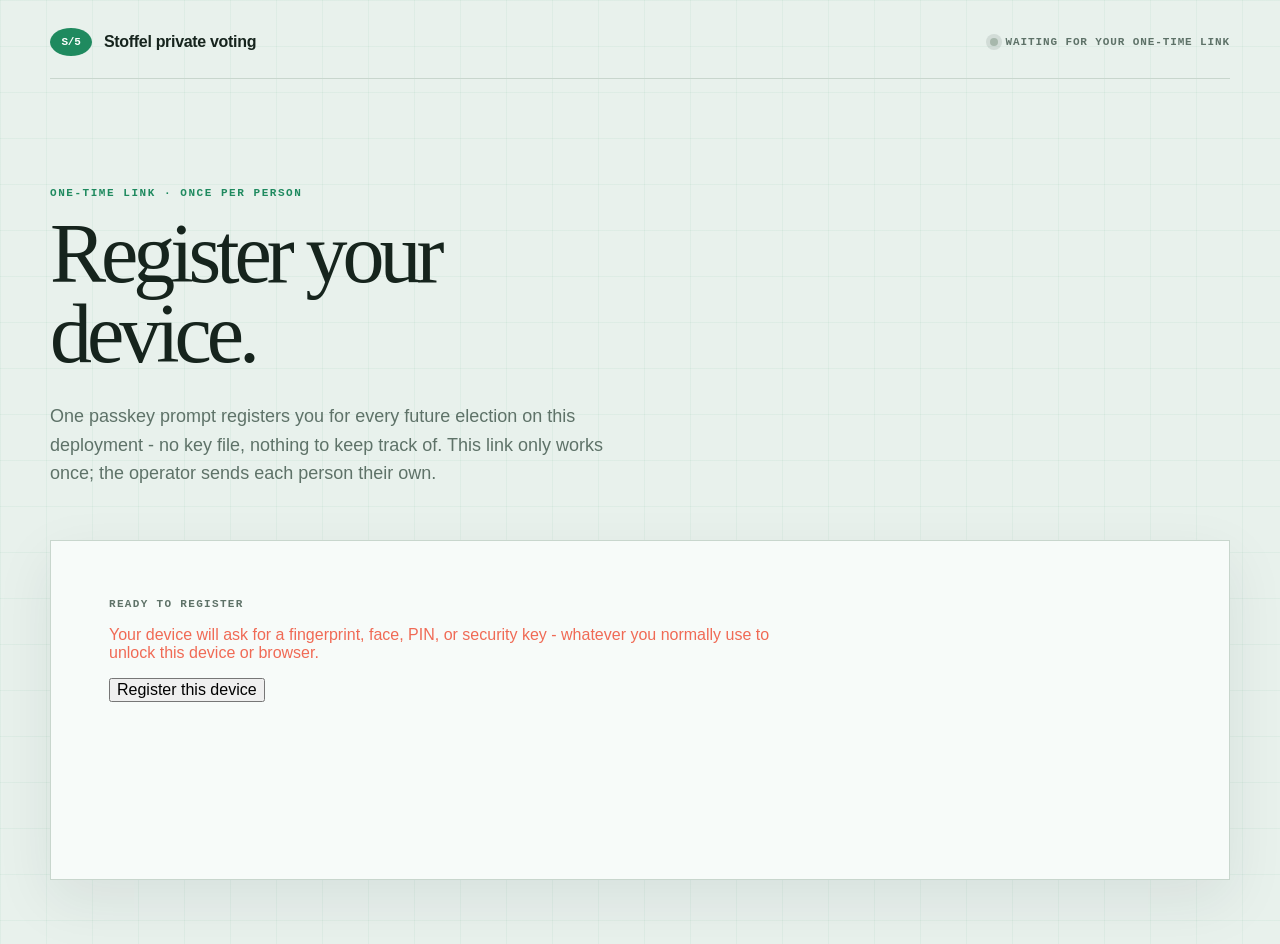
==== stoffel-ec2-user-deployment-persistent/web/register.html @ 5a6c46c7 "add persistent user deployment with voting example" ====
<!doctype html>
<html lang="en">
  <head>
    <meta charset="utf-8" />
    <meta name="viewport" content="width=device-width, initial-scale=1" />
    <meta name="theme-color" content="#e8f1ec" />
    <title>Register your device · Stoffel</title>
    <link rel="stylesheet" href="./styles.css" />
  </head>
  <body>
    <main class="shell">
      <header class="masthead">
        <a class="wordmark" href="./index.html" aria-label="Stoffel private voting">
          <span class="wordmark-mark" aria-hidden="true">S/5</span>
          <span>Stoffel private voting</span>
        </a>
        <div class="network-state" aria-live="polite">
          <span class="state-dot" id="state-dot"></span>
          <span id="network-state">Waiting for your one-time link</span>
        </div>
      </header>

      <section class="hero" aria-labelledby="page-title">
        <div class="hero-copy">
          <p class="eyebrow">One-time link · once per person</p>
          <h1 id="page-title">Register your device.</h1>
          <p class="lede">
            One passkey prompt registers you for every future election on this deployment - no
            key file, nothing to keep track of. This link only works once; the operator sends
            each person their own.
          </p>
        </div>
      </section>

      <section class="workbench">
        <div class="ballot">
          <div class="ballot-head">
            <span id="register-status">Ready to register</span>
          </div>
          <p class="range-note" id="register-note">
            Your device will ask for a fingerprint, face, PIN, or security key - whatever you
            normally use to unlock this device or browser.
          </p>
          <button id="register-button" type="button">Register this device</button>
          <p class="form-note" id="register-result"></p>
        </div>
      </section>
    </main>
    <script type="module" src="./register.js"></script>
  </body>
</html>
---- stoffel-ec2-user-deployment-persistent/web/styles.css ----
:root {
  --fog: #e8f1ec;
  --paper: #f7fbf9;
  --ink: #16241d;
  --muted: #5e7268;
  --leaf: #1f8a5f;
  --moss: #2f6f52;
  --coral: #f06a55;
  --line: #c8d6cd;
  --success: #16806a;
  font-family: "Avenir Next", Avenir, "Segoe UI", sans-serif;
  color: var(--ink);
  background: var(--fog);
  font-synthesis: none;
}

* { box-sizing: border-box; }

body {
  margin: 0;
  min-width: 320px;
  background:
    linear-gradient(90deg, rgba(31, 138, 95, .05) 1px, transparent 1px) 0 0 / 46px 46px,
    linear-gradient(rgba(31, 138, 95, .05) 1px, transparent 1px) 0 0 / 46px 46px,
    var(--fog);
}

button, input { font: inherit; }

.shell {
  width: min(1180px, calc(100% - 40px));
  margin: 0 auto;
  padding: 28px 0 64px;
}

.masthead {
  display: flex;
  align-items: center;
  justify-content: space-between;
  padding-bottom: 22px;
  border-bottom: 1px solid var(--line);
}

.wordmark {
  display: flex;
  gap: 12px;
  align-items: center;
  color: inherit;
  text-decoration: none;
  font-weight: 650;
  letter-spacing: -.02em;
}

.wordmark-mark {
  display: grid;
  place-items: center;
  width: 42px;
  height: 28px;
  color: white;
  background: var(--leaf);
  border-radius: 50%;
  font: 700 11px/1 "SFMono-Regular", Consolas, monospace;
}

.masthead-nav a {
  color: var(--leaf);
  font: 600 12px/1 "SFMono-Regular", Consolas, monospace;
  letter-spacing: .04em;
  text-decoration: none;
}
.masthead-nav a:hover { text-decoration: underline; }

.network-state {
  display: flex;
  align-items: center;
  gap: 8px;
  color: var(--muted);
  font: 600 11px/1 "SFMono-Regular", Consolas, monospace;
  letter-spacing: .08em;
  text-transform: uppercase;
}

.state-dot {
  width: 8px;
  height: 8px;
  border-radius: 50%;
  background: #a7b8ac;
  box-shadow: 0 0 0 4px rgba(94, 114, 104, .16);
}

.network-state.ready .state-dot { background: var(--success); box-shadow: 0 0 0 4px rgba(22, 128, 106, .15); }
.network-state.error .state-dot { background: var(--coral); box-shadow: 0 0 0 4px rgba(240, 106, 85, .15); }

.hero {
  display: grid;
  grid-template-columns: 1.05fr .95fr;
  gap: clamp(40px, 8vw, 110px);
  align-items: end;
  padding: clamp(56px, 9vw, 108px) 0 52px;
}

.eyebrow {
  margin: 0 0 14px;
  color: var(--leaf);
  font: 700 11px/1.2 "SFMono-Regular", Consolas, monospace;
  letter-spacing: .14em;
  text-transform: uppercase;
}

h1 {
  max-width: 700px;
  margin: 0;
  font-family: "Iowan Old Style", "Palatino Linotype", Georgia, serif;
  font-size: clamp(48px, 6.6vw, 84px);
  font-weight: 500;
  line-height: .95;
  letter-spacing: -.06em;
}

.lede {
  max-width: 590px;
  margin: 28px 0 0;
  color: var(--muted);
  font-size: 18px;
  line-height: 1.6;
}

.ballot-route {
  position: relative;
  padding: 26px;
  border: 1px solid var(--line);
  background: rgba(247, 251, 249, .78);
  box-shadow: 14px 14px 0 rgba(31, 138, 95, .1);
}

.voter-terminals {
  display: grid;
  grid-template-columns: repeat(3, 1fr);
  gap: 10px;
  padding-bottom: 20px;
}

.voter-terminal {
  position: relative;
  display: grid;
  gap: 8px;
  min-width: 0;
  padding: 14px;
  border: 1px solid var(--line);
  background: white;
  transition: border-color .2s, box-shadow .2s;
}

.voter-terminal::after {
  position: absolute;
  right: 10px;
  bottom: -6px;
  width: 10px;
  height: 10px;
  border-radius: 50%;
  background: #a7b8ac;
  content: "";
}

.voter-terminal.you { border-color: var(--leaf); box-shadow: inset 0 3px 0 var(--leaf); }
.voter-terminal.ready::after { background: var(--success); box-shadow: 0 0 0 4px rgba(22, 128, 106, .14); }
.voter-terminal span, .voter-terminal em {
  overflow: hidden;
  color: var(--muted);
  font: 600 9px/1.3 "SFMono-Regular", Consolas, monospace;
  letter-spacing: .08em;
  text-overflow: ellipsis;
  text-transform: uppercase;
  white-space: nowrap;
}
.voter-terminal strong { font-family: "Iowan Old Style", Georgia, serif; font-size: 22px; font-weight: 500; }
.voter-terminal em { font-style: normal; color: var(--leaf); }

.route-line {
  display: grid;
  grid-template-columns: repeat(5, 1fr);
  gap: 7px;
  height: 62px;
  padding: 7px;
  border-inline: 1px solid var(--line);
}

.route-line i {
  display: block;
  width: 4px;
  height: 100%;
  margin: auto;
  background: linear-gradient(var(--leaf), var(--moss));
  transform-origin: top;
  animation: share-pulse 1.7s ease-in-out infinite alternate;
}

.route-line i:nth-child(2) { animation-delay: -.35s; }
.route-line i:nth-child(3) { animation-delay: -.7s; }
.route-line i:nth-child(4) { animation-delay: -1.05s; }
.route-line i:nth-child(5) { animation-delay: -1.4s; }

@keyframes share-pulse { from { transform: scaleY(.32); opacity: .35; } to { transform: scaleY(1); opacity: .95; } }

.party-rack {
  display: grid;
  grid-template-columns: repeat(5, 1fr);
  gap: 7px;
}

.party-rack span {
  padding: 14px 4px;
  color: white;
  background: var(--ink);
  text-align: center;
  font: 650 11px/1 "SFMono-Regular", Consolas, monospace;
}

.ballot-route p { margin: 15px 0 0; text-align: center; color: var(--muted); font: 600 10px/1.4 "SFMono-Regular", Consolas, monospace; letter-spacing: .09em; text-transform: uppercase; }

.workbench {
  display: grid;
  grid-template-columns: 1.4fr .6fr;
  min-height: 340px;
  border: 1px solid var(--line);
  background: var(--paper);
  box-shadow: 0 20px 55px rgba(22, 32, 51, .08);
}

.ballot { padding: clamp(26px, 5vw, 58px); }

.ballot-head {
  display: flex;
  justify-content: space-between;
  color: var(--muted);
  font: 700 11px/1 "SFMono-Regular", Consolas, monospace;
  letter-spacing: .12em;
  text-transform: uppercase;
}

.range-note { color: var(--coral); }

.identity-import {
  display: flex;
  align-items: center;
  justify-content: space-between;
  gap: 18px;
  margin-top: 30px;
  padding: 15px 16px;
  border: 1px solid var(--line);
  background: white;
}

.identity-import > span { display: grid; gap: 4px; }
.identity-import strong { font-size: 13px; }
.identity-import small { color: var(--muted); font-size: 11px; }
.identity-import code { color: var(--leaf); font: 600 10px/1 "SFMono-Regular", Consolas, monospace; }
.identity-import input { max-width: 230px; color: var(--muted); font-size: 11px; }
.identity-import input::file-selector-button {
  margin-right: 10px;
  padding: 8px 10px;
  border: 1px solid var(--ink);
  color: var(--ink);
  background: white;
  cursor: pointer;
  font-weight: 700;
}
.identity-import input:focus-visible { outline: 3px solid rgba(31, 138, 95, .3); outline-offset: 3px; }

.text-field {
  display: grid;
  gap: 8px;
  margin-top: 30px;
}
.text-field:first-of-type { margin-top: 30px; }
.text-field.text-field-tight { margin-top: 0; }
.text-field span { color: var(--muted); font-size: 13px; font-weight: 650; }
.text-field input {
  width: 100%;
  padding: 12px 14px;
  border: 1px solid var(--line);
  color: var(--ink);
  background: white;
  font: inherit;
  font-size: 15px;
}
.text-field input:focus-visible { outline: 3px solid rgba(31, 138, 95, .3); outline-offset: 2px; border-color: var(--leaf); }

.copy-link { margin-top: 14px; margin-bottom: 20px; }

.vote-choice {
  display: flex;
  gap: 12px;
  margin: 42px 0 0;
  padding: 0;
  border: 0;
}

.vote-choice legend { position: absolute; width: 1px; height: 1px; overflow: hidden; clip: rect(0 0 0 0); }
.vote-choice[disabled] { opacity: .5; }
.vote-option { position: relative; flex: 1; cursor: pointer; }
.vote-option input { position: absolute; opacity: 0; }
.vote-option span {
  display: grid;
  place-items: center;
  padding: 22px 0;
  border: 1px solid var(--line);
  color: var(--muted);
  background: white;
  font-family: "Iowan Old Style", Georgia, serif;
  font-size: 26px;
  transition: border-color .15s, background .15s, color .15s, transform .15s;
}
.vote-option input:checked + span { color: white; border-color: var(--leaf); background: var(--leaf); transform: translateY(-2px); }
.vote-option input:focus-visible + span { outline: 3px solid rgba(31, 138, 95, .3); outline-offset: 2px; }

.compute {
  display: flex;
  width: 100%;
  justify-content: space-between;
  margin-top: 34px;
  padding: 17px 20px;
  border: 0;
  color: white;
  background: var(--ink);
  cursor: pointer;
  font-weight: 700;
  transition: background .15s, transform .15s;
}
.compute:hover:not(:disabled) { background: var(--leaf); transform: translateY(-2px); }
.compute:focus-visible { outline: 3px solid rgba(31, 138, 95, .35); outline-offset: 3px; }
.compute:disabled { cursor: wait; opacity: .54; }

.form-note { margin: 14px 0 0; color: var(--muted); font-size: 12px; line-height: 1.5; }

.result-panel {
  display: flex;
  min-width: 0;
  flex-direction: column;
  justify-content: space-between;
  padding: clamp(26px, 4vw, 44px);
  color: white;
  background: var(--leaf);
  overflow: hidden;
}

.result-label { font: 700 11px/1 "SFMono-Regular", Consolas, monospace; letter-spacing: .12em; text-transform: uppercase; opacity: .72; }
.result-value { margin: auto 0; font-family: "Iowan Old Style", Georgia, serif; font-size: clamp(70px, 10vw, 132px); line-height: .8; letter-spacing: -.06em; }
.result-proof { padding-top: 18px; border-top: 1px solid rgba(255,255,255,.32); font: 600 11px/1.5 "SFMono-Regular", Consolas, monospace; }

.ledger {
  display: grid;
  grid-template-columns: .7fr 1.3fr;
  gap: 70px;
  align-items: start;
  padding: 70px 0 0;
}

.ledger h2 { max-width: 320px; margin: 0; font-family: "Iowan Old Style", Georgia, serif; font-size: 36px; font-weight: 500; line-height: 1.05; letter-spacing: -.035em; }
.ledger ol { margin: 0; padding: 0; list-style: none; border-top: 1px solid var(--line); }
.ledger li { display: grid; grid-template-columns: 42px 1fr auto; gap: 12px; align-items: center; padding: 18px 0; border-bottom: 1px solid var(--line); }
.ledger li span { color: var(--muted); font: 600 10px/1 "SFMono-Regular", Consolas, monospace; }
.ledger li strong { font-size: 14px; }
.ledger li em { color: var(--muted); font: normal 600 10px/1 "SFMono-Regular", Consolas, monospace; text-transform: uppercase; }
.ledger li.active em { color: var(--leaf); }
.ledger li.done em { color: var(--success); }

@media (max-width: 820px) {
  .hero, .workbench, .ledger { grid-template-columns: 1fr; }
  .hero { gap: 42px; }
  .workbench { min-height: 0; }
  .result-panel { min-height: 250px; }
  .ledger { gap: 28px; }
}

@media (max-width: 560px) {
  .shell { width: min(100% - 24px, 1180px); padding-top: 16px; }
  .wordmark > span:last-child { display: none; }
  h1 { font-size: 46px; }
  .voter-terminals { grid-template-columns: 1fr; }
  .identity-import { align-items: flex-start; flex-direction: column; }
  .vote-choice { flex-direction: column; }
}

@media (prefers-reduced-motion: reduce) {
  *, *::before, *::after { scroll-behavior: auto !important; animation-duration: .001ms !important; animation-iteration-count: 1 !important; transition-duration: .001ms !important; }
}
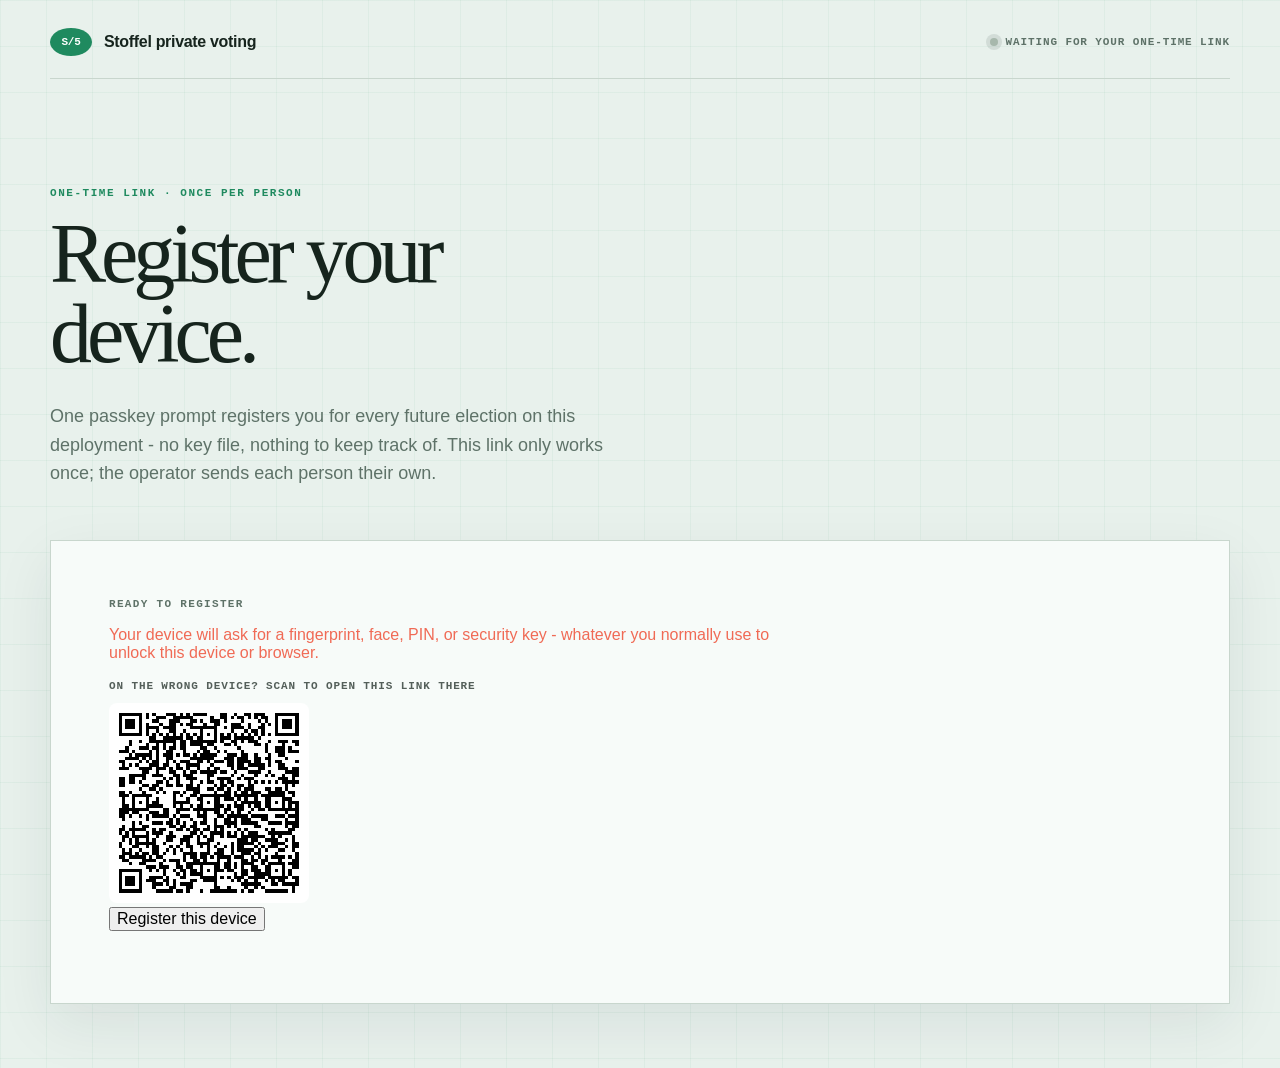
==== commit 1a8c8239: "add qr code for voting page and registration page" ====
--- a/stoffel-ec2-user-deployment-persistent/web/register.html
+++ b/stoffel-ec2-user-deployment-persistent/web/register.html
@@ -41,11 +41,16 @@
             Your device will ask for a fingerprint, face, PIN, or security key - whatever you
             normally use to unlock this device or browser.
           </p>
+          <div class="qr-code-wrap">
+            <span class="qr-code-label">On the wrong device? Scan to open this link there</span>
+            <div class="qr-code" id="register-qr-code" aria-label="QR code for this registration link"></div>
+          </div>
           <button id="register-button" type="button">Register this device</button>
           <p class="form-note" id="register-result"></p>
         </div>
       </section>
     </main>
+    <script src="./qrcode.js"></script>
     <script type="module" src="./register.js"></script>
   </body>
 </html>
--- a/stoffel-ec2-user-deployment-persistent/web/styles.css
+++ b/stoffel-ec2-user-deployment-persistent/web/styles.css
@@ -348,6 +348,13 @@
 .result-value { margin: auto 0; font-family: "Iowan Old Style", Georgia, serif; font-size: clamp(70px, 10vw, 132px); line-height: .8; letter-spacing: -.06em; }
 .result-proof { padding-top: 18px; border-top: 1px solid rgba(255,255,255,.32); font: 600 11px/1.5 "SFMono-Regular", Consolas, monospace; }
 
+/* .result-panel is dark (var(--leaf), white text) - a QR code needs a light background
+   behind its dark modules to stay scannable, so it gets its own white card rather than
+   sitting directly on the panel. */
+.qr-code-wrap { margin-top: 14px; }
+.qr-code-label { display: block; margin-bottom: 8px; font: 600 11px/1.5 "SFMono-Regular", Consolas, monospace; text-transform: uppercase; letter-spacing: .08em; opacity: .72; }
+.qr-code { display: inline-block; padding: 10px; background: #fff; border-radius: 8px; line-height: 0; }
+
 .ledger {
   display: grid;
   grid-template-columns: .7fr 1.3fr;
